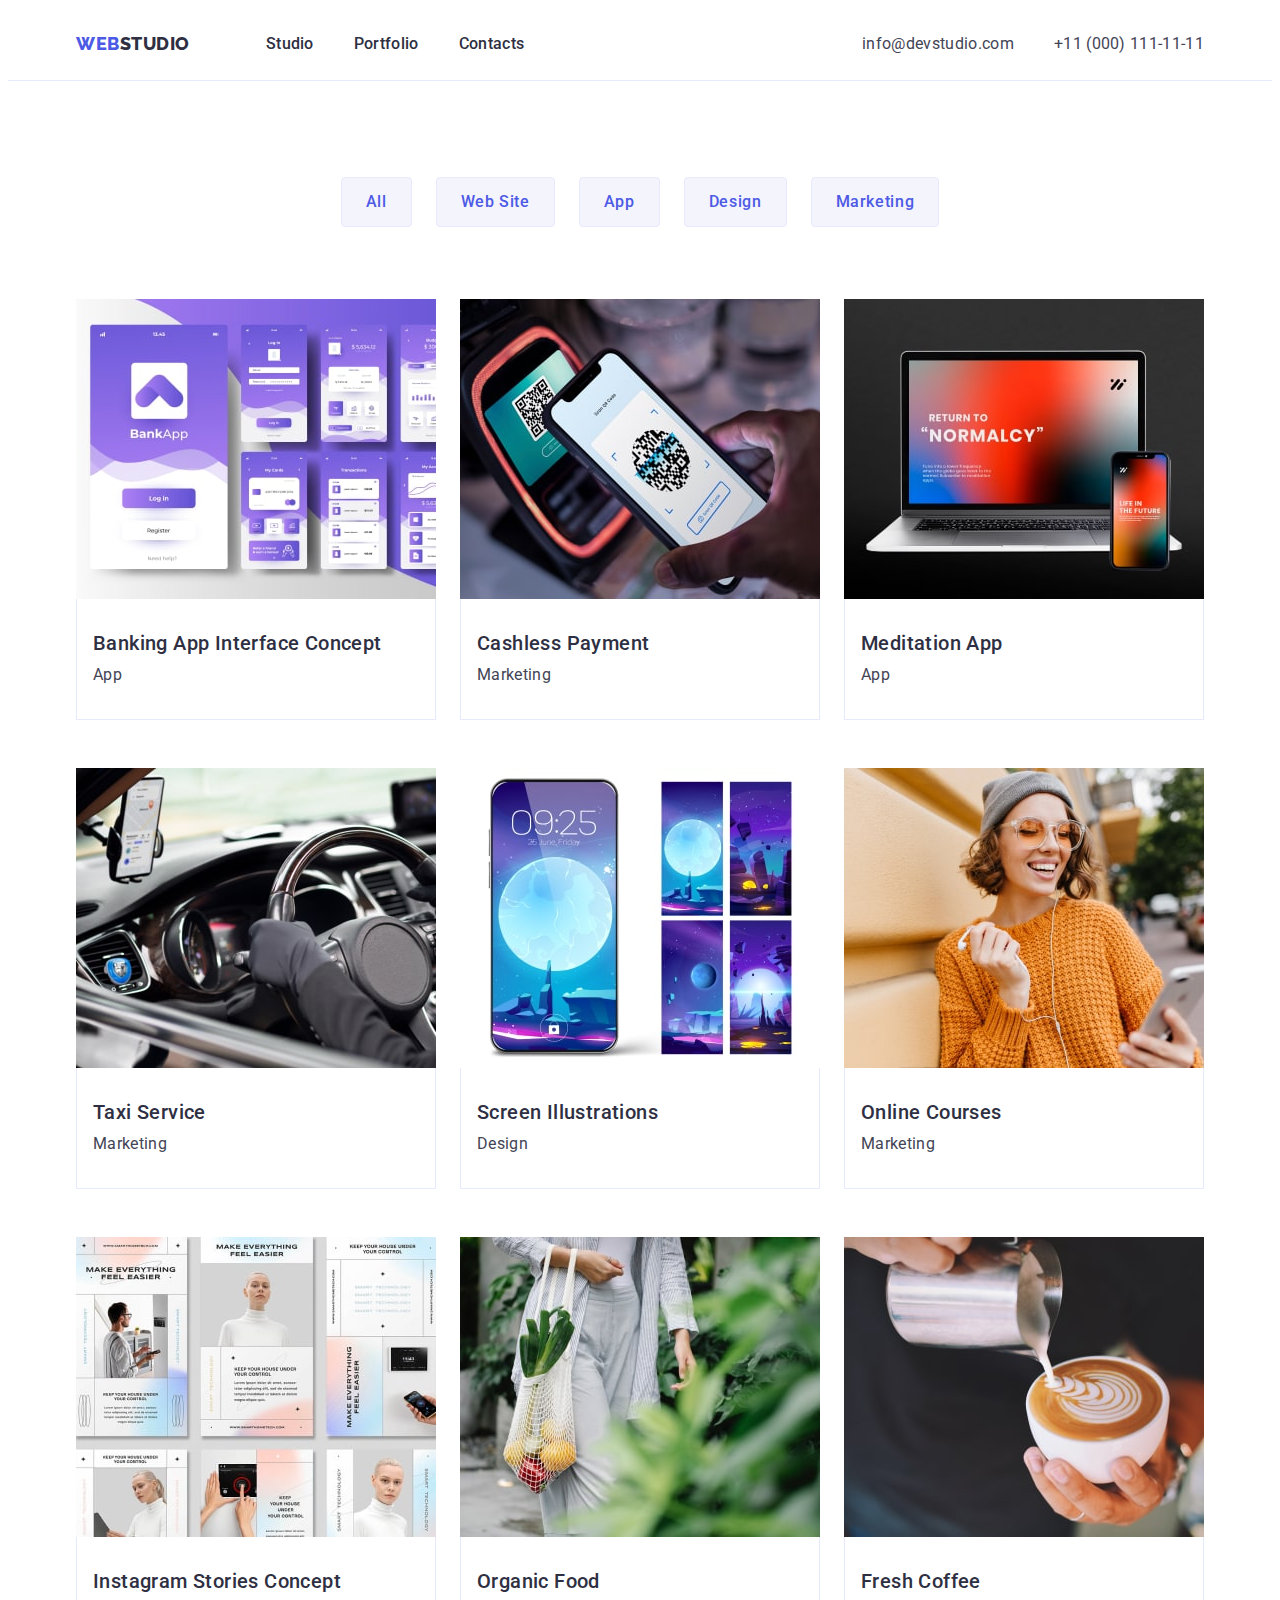
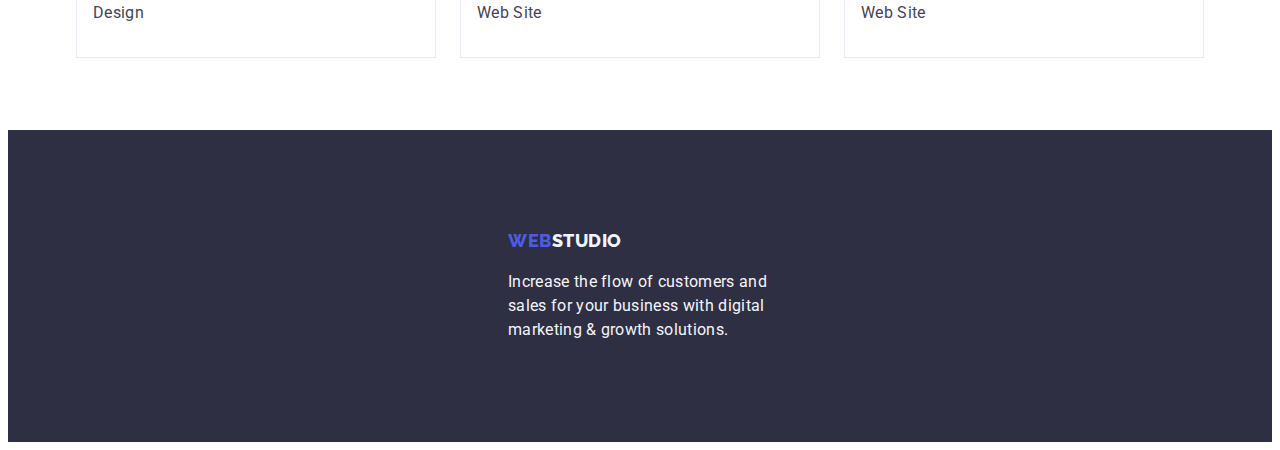
==== portfolio.html @ 7725458a "studio-page" ====
<!DOCTYPE html>
<html lang="en">
  <head>
    <meta charset="UTF-8" />
    <meta name="description" content="WebStudio portfolio page" />
    <title>Portfolio</title>
    <link
      rel="stylesheet"
      href="https://cdnjs.cloudflare.com/ajax/libs/modern-normalize/2.0.0/modern-normalize.min.css"
      integrity="sha512-4xo8blKMVCiXpTaLzQSLSw3KFOVPWhm/TRtuPVc4WG6kUgjH6J03IBuG7JZPkcWMxJ5huwaBpOpnwYElP/m6wg=="
      crossorigin="anonymous"
      referrerpolicy="no-referrer"
    />
    <link rel="stylesheet" href="./css/styles.css" />
    <link rel="preconnect" href="https://fonts.googleapis.com" />
    <link rel="preconnect" href="https://fonts.gstatic.com" crossorigin />
    <link
      href="https://fonts.googleapis.com/css2?family=Raleway:wght@800&family=Roboto:wght@400;500;700&display=swap"
      rel="stylesheet"
    />
  </head>

  <body>
    <header class="page-header">
      <div class="container header-container">
        <nav class="header-navigation">
          <a href="./index.html" class="logo-web link"
            >Web<span class="logo-studio link">Studio</span></a
          >
          <ul class="nav-list">
            <li>
              <a href="./index.html" class="header-link link">Studio</a>
            </li>
            <li>
              <a href="./portfolio.html" class="header-link link">Portfolio</a>
            </li>
            <li>
              <a href="" class="header-link link">Contacts</a>
            </li>
          </ul>
        </nav>
        <address class="address">
          <ul class="address-list">
            <li>
              <a href="mailto:info@devstudio.com" class="address-link link"
                >info@devstudio.com</a
              >
            </li>
            <li>
              <a href="tel:+110001111111" class="address-link link"
                >+11 (000) 111-11-11</a
              >
            </li>
          </ul>
        </address>
      </div>
    </header>

    <main>
      <section class="filter">
        <div class="container">
          <h1 class="visually-hidden">Lorem, ipsum dolor.</h1>
          <ul class="list filter-list">
            <li class="link">
              <button type="button" class="filter-btn">All</button>
            </li>
            <li class="link">
              <button type="button" class="filter-btn">Web Site</button>
            </li>
            <li class="link">
              <button type="button" class="filter-btn">App</button>
            </li>
            <li class="link">
              <button type="button" class="filter-btn">Design</button>
            </li>
            <li class="link">
              <button type="button" class="filter-btn">Marketing</button>
            </li>
          </ul>

          <ul class="list filter-img-list">
            <li class="filter-list-item">
              <a href="" class="link">
                <img
                  src="./images/image1.jpg"
                  alt="BankApp Interface"
                  width="360"
                />
                <div class="img-text-wrap">
                  <h2 class="img-title">Banking App Interface Concept</h2>
                  <p class="img-text">App</p>
                </div>
              </a>
            </li>
            <li class="filter-list-item">
              <a href="" class="link">
                <img
                  src="./images/image2.jpg"
                  alt="Scanning QR-code with a smartphone"
                  width="360"
                />
                <div class="img-text-wrap">
                  <h2 class="img-title">Cashless Payment</h2>
                  <p class="img-text">Marketing</p>
                </div></a
              >
            </li>
            <li class="filter-list-item">
              <a href="" class="link">
                <img
                  src="./images/image3.jpg"
                  alt="Laptop and smartphone"
                  width="360"
                />
                <div class="img-text-wrap">
                  <h2 class="img-title">Meditation App</h2>
                  <p class="img-text">App</p>
                </div>
              </a>
            </li>
            <li class="filter-list-item">
              <a href="" class="link">
                <img
                  src="./images/image4.jpg"
                  alt="Smartphone holder in the car"
                  width="360"
                />
                <div class="img-text-wrap">
                  <h2 class="img-title">Taxi Service</h2>
                  <p class="img-text">Marketing</p>
                </div>
              </a>
            </li>
            <li class="filter-list-item">
              <a href="" class="link">
                <img
                  src="./images/image5.jpg"
                  alt="Smartphone screen"
                  width="360"
                />
                <div class="img-text-wrap">
                  <h2 class="img-title">Screen Illustrations</h2>
                  <p class="img-text">Design</p>
                </div>
              </a>
            </li>
            <li class="filter-list-item">
              <a href="" class="link">
                <img
                  src="./images/image6.jpg"
                  alt="Woman in orange sweater with a phone"
                  width="360"
                />
                <div class="img-text-wrap">
                  <h2 class="img-title">Online Courses</h2>
                  <p class="img-text">Marketing</p>
                </div>
              </a>
            </li>
            <li class="filter-list-item">
              <a href="" class="link">
                <img
                  src="./images/image7.jpg"
                  alt="Instagram stories concept"
                  width="360"
                />
                <div class="img-text-wrap">
                  <h2 class="img-title">Instagram Stories Concept</h2>
                  <p class="img-text">Design</p>
                </div>
              </a>
            </li>
            <li class="filter-list-item">
              <a href="" class="link">
                <img
                  src="./images/image8.jpg"
                  alt="Person with fruits in the bag "
                  width="360"
                />
                <div class="img-text-wrap">
                  <h2 class="img-title">Organic Food</h2>
                  <p class="img-text">Web Site</p>
                </div>
              </a>
            </li>
            <li class="filter-list-item">
              <a href="" class="link">
                <img
                  src="./images/image9.jpg"
                  alt="A cup of coffe"
                  width="360"
                />
                <div class="img-text-wrap">
                  <h2 class="img-title">Fresh Coffee</h2>
                  <p class="img-text">Web Site</p>
                </div>
              </a>
            </li>
          </ul>
        </div>
      </section>
    </main>

    <footer class="footer">
      <div class="container footer-wrap">
        <a href="./index.html" class="logo-web link"
          >Web<span class="logo-studio-footer">Studio</span></a
        >
        <p class="footer-text">
          Increase the flow of customers and sales for your business with
          digital marketing & growth solutions.
        </p>
      </div>
    </footer>
  </body>
</html>
---- css/styles.css ----
*,
*::before,
*::after {
  box-sizing: border-box;
}

body {
  font-family: "Roboto", sans-serif;
  color: #434455;
  background-color: #ffffff;
  line-height: 1.5;
}

:root {
  --primary-font: "Roboto", sans-serif;
  --primary-white-color: #ffffff;
}

p,
h1,
h2,
h3,
h4,
h5,
h6 {
  margin-top: 0;
  margin-bottom: 0;
}

ul,
ol {
  margin-top: 0;
  margin-bottom: 0;
  padding-left: 0;
  list-style-type: none;
}

a {
  text-decoration: none;
}

img {
  display: block;
  max-width: 100%;
  height: auto;
}

.container {
  max-width: 1158px;
  margin: 0 auto;
  padding: 0 15px;
}

.visually-hidden {
  position: absolute;
  width: 1px;
  height: 1px;
  margin: -1px;
  border: 0;
  padding: 0;
  white-space: nowrap;
  clip-path: inset(100%);
  clip: rect(0 0 0 0);
  overflow: hidden;
}

.page-header {
  border-bottom: solid 1px #e7e9fc;
}

.header-container {
  display: flex;
  align-items: center;
  padding-left: 15px;
  padding-right: 15px;
}

.header-navigation {
  display: flex;
  align-items: center;
}

.nav-list {
  display: flex;
  gap: 40px;
}

.logo-web {
  color: #4d5ae5;
  font-size: 18px;
  font-family: "Raleway", sans-serif;
  font-weight: 800;
  text-align: left;
  line-height: 1.17;
  letter-spacing: 0.03em;
  text-transform: uppercase;
  margin-right: 76px;
  display: inline-block;
}

.logo-studio {
  color: #2e2f42;
  font-size: 18px;
  font-family: "Raleway", sans-serif;
  font-weight: 800;
  text-align: left;
  line-height: 1.17;
  text-transform: uppercase;
  letter-spacing: 0.03em;
}

.header-link {
  display: block;
  font-weight: 500;
  font-size: 16px;
  line-height: 1.5;
  letter-spacing: 0.02em;
  color: #2e2f42;
  padding-top: 24px;
  padding-bottom: 24px;
  gap: 40px;
}

.header-link:hover,
.header-link:focus {
  color: #404bbf;
}

.link {
  text-decoration: none;
}

.address {
  font-style: normal;
  display: flex;
  margin-left: auto;
  gap: 40px;
}

.address-list {
  gap: 40px;
  list-style: none;
  display: flex;
}

.list {
  list-style: none;
  display: flex;
  gap: 24px;
}

.address-link {
  color: #434455;
  font-style: normal;
  line-height: 1.5;
  letter-spacing: 0.02em;
  font-size: 16px;
}

.address-link:hover,
.address-link:focus {
  color: #404bbf;
}

.main-section {
  background-color: #2e2f42;
  background-image: linear-gradient(
      to bottom,
      rgba(46, 47, 66, 0.7),
      rgba(46, 47, 66, 0.7)
    ),
    url(../images/working-people-bg.jpg);
  background-repeat: no-repeat;
  background-position: center;
  background-size: 1440px;
  padding: 188px 0;
}

.main-section-title {
  color: #ffffff;
  font-size: 56px;
  font-weight: 700;
  text-align: center;
  line-height: 1.07;
  letter-spacing: 0.02em;
  max-width: 496px;
  margin: 0 auto;
  margin-bottom: 48px;
}

.order-btn {
  background-color: #4d5ae5;
  font-family: "Roboto", sans-serif;
  color: #ffffff;
  font-weight: 500;
  font-size: 16px;
  line-height: 1.5;
  text-align: center;
  letter-spacing: 0.04em;
  cursor: pointer;
  display: inline-flex;
  border-radius: 4px;
  border: none;
  box-shadow: 0px 4px 4px 0px rgba(0, 0, 0, 0.15);
  padding: 16px 32px;
  display: block;
  margin: 0 auto;
  min-width: 169px;
  height: 56px;
}

.order-btn:hover,
.order-btn:focus {
  background-color: #404bbf;
}

.sub-main-section {
  padding: 120px 0;
}

.features-list {
  display: flex;
  gap: 24px;
}

.features-item {
  width: calc((100% - 72px) / 4);
}

.features-icon-wrap {
  position: relative;
  width: 264px;
  height: 112px;
  display: flex;
  align-items: center;
  justify-content: center;
  background-color: #f4f4fd;
  margin-bottom: 8px;
}

.features-icon {
  position: absolute;
  top: 50%;
  left: 50%;
  transform: translate(-50%, -50%);
}

.features-title {
  color: #2e2f42;
  font-weight: 500;
  font-size: 20px;
  line-height: 1.2;
  letter-spacing: 0.02em;
  margin-bottom: 8px;
}

.features-title-text {
  color: #434455;
  font-size: 16px;
  line-height: 1.5;
  letter-spacing: 0.02em;
}

.engage-section {
  padding-bottom: 120px;
}

.engage-title {
  color: #2e2f42;
  text-align: center;
  font-size: 36px;
  line-height: 1.11;
  letter-spacing: 0.02em;
  text-transform: capitalize;
  margin-bottom: 72px;
}

.engage-list {
  display: flex;
  align-items: center;
  gap: 24px;
}

.engage-item {
  width: calc((100% - 48px) / 3);
}

.team {
  background-color: #f4f4fd;
  padding: 120px 0;
}

.team-title {
  color: #2e2f42;
  text-align: center;
  font-size: 36px;
  line-height: 1.11;
  letter-spacing: 0.02em;
  text-transform: capitalize;
  margin-bottom: 72px;
}

.team-list {
  display: flex;
  align-items: center;
  gap: 24px;
}

.team-card {
  background-color: #ffffff;
  width: calc((100% - 72px) / 4);
  border-radius: 0px 0px 4px 4px;
  box-shadow: 0px 2px 1px 0px rgba(46, 47, 66, 0.08),
    0px 1px 1px 0px rgba(46, 47, 66, 0.16),
    0px 1px 6px 0px rgba(46, 47, 66, 0.08);
}

.text-wrap {
  padding: 32px 0;
}

.team-name {
  color: #2e2f42;
  text-align: center;
  font-weight: 500;
  font-size: 20px;
  line-height: 1.2;
  letter-spacing: 0.02em;
  margin-bottom: 8px;
}

.team-text {
  color: #434455;
  font-size: 16px;
  text-align: center;
  line-height: 1.5;
  letter-spacing: 0.02em;
}

.team-socials-wrap {
  display: flex;
  gap: 24px;
}

.team-icon-bg {
  width: 40px;
  height: 40px;
  border-radius: 50%;
  background-color: #4d5ae5;
  display: flex;
  align-items: center;
  justify-content: center;
}

.team-socials {
  fill: #f4f4fd;
}

.team-icon-bg:hover {
  background-color: #404bbf;
}

.custom-section {
  padding: 120px 0;
}

.custom-title {
  color: #2e2f42;
  text-align: center;
  margin-bottom: 72px;
  font-size: 36px;
  line-height: 1.11;
  letter-spacing: 0.02em;
  text-transform: capitalize;
}

.custom-list {
  display: flex;
  gap: 24px;
  align-items: center;
  justify-content: center;
}

.custom-icon-wrap {
  width: 168px;
  height: 88px;
  border-radius: 4px;
  border: 1px solid #8e8f99;
  display: flex;
  align-items: center;
  justify-content: center;
}

.custom-icon-wrap:hover,
.custom-icon-wrap:focus {
  border-color: #404bbf;
}

.custom-icon {
  fill: #8e8f99;
}

.custom-icon:hover,
.custom-icon:focus {
  fill: #404bbf;
}

.footer {
  background-color: #2e2f42;
  padding: 100px 0;
  display: flex;
}

.footer-wrap {
  padding-right: 156px;
  padding-left: 156px;
}

.logo-studio-footer {
  color: #f4f4fd;
  font-size: 18px;
  font-family: "Raleway", sans-serif;
  font-weight: 800;
  text-align: left;
  line-height: 1.17;
  text-transform: uppercase;
  letter-spacing: 0.03em;
}

.footer-text {
  color: #f4f4fd;
  font-size: 16px;
  text-align: left;
  letter-spacing: 0.02em;
  line-height: 1.5;
  max-width: 264px;
  margin-top: 16px;
}

.footer-socials-title {
  color: #fff;
  font-size: 16px;
  font-weight: 500;
  letter-spacing: 0.02em;
  line-height: 1.5;
  margin-bottom: 16px;
}

.footer-icons-wrap {
  display: flex;
  gap: 16px;
}

.footer-icon-bg {
  width: 40px;
  height: 40px;
  border-radius: 50%;
  background-color: #4d5ae5;
  display: flex;
  align-items: center;
  justify-content: center;
}

.footer-icon-bg:hover {
  background-color: #31d0aa;
}

.footer-socials-icon {
  fill: #f4f4fd;
}

.filter {
  padding-top: 96px;
  padding-bottom: 72px;
}

.filter-list {
  display: flex;
  gap: 24px;
  justify-content: center;
  margin-bottom: 72px;
}

.filter-btn {
  font-family: "Roboto", sans-serif;
  color: #4d5ae5;
  background-color: #f4f4fd;
  font-weight: 500;
  line-height: 1.5;
  letter-spacing: 0.04em;
  cursor: pointer;
  font-size: 16px;
  text-align: center;
  border-radius: 4px;
  border: 1px solid #e7e9fc;
  padding: 12px 24px;
}

.filter-btn:hover,
.filter-btn:focus {
  color: #ffffff;
  background-color: #404bbf;
  border: 1px solid transparent;
}

.filter-img-list {
  display: flex;
  flex-wrap: wrap;
  column-gap: 24px;
  row-gap: 48px;
}

.filter-list-item {
  width: calc((100% - 48px) / 3);
}

.img-text-wrap {
  padding: 32px 16px;
  border: 1px solid #e7e9fc;
  border: 1px solid #e7e9fc;
  border-top: none;
}

.img-title {
  color: #2e2f42;
  font-weight: 500;
  font-size: 20px;
  line-height: 1.2;
  letter-spacing: 0.02em;
  margin-bottom: 8px;
}

.img-text {
  color: #434455;
  font-size: 16px;
  line-height: 1.5;
  letter-spacing: 0.02em;
}
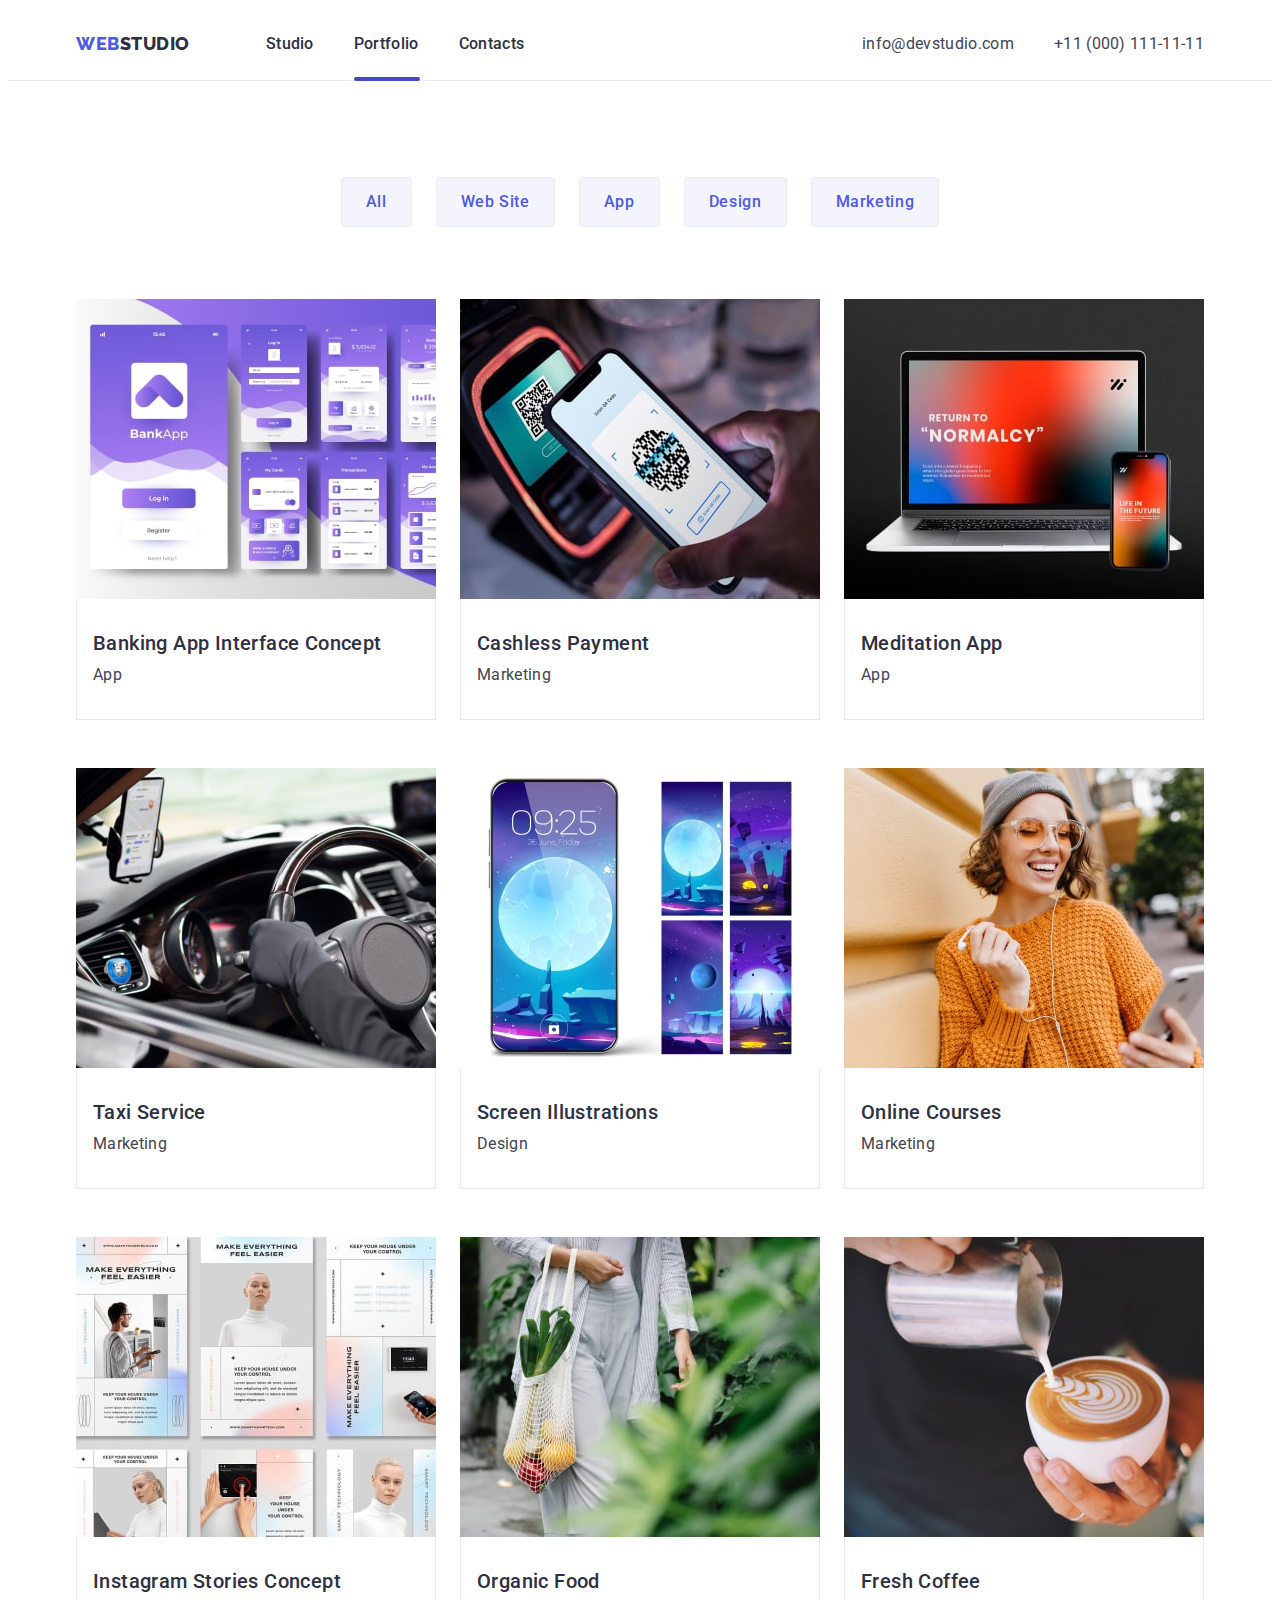
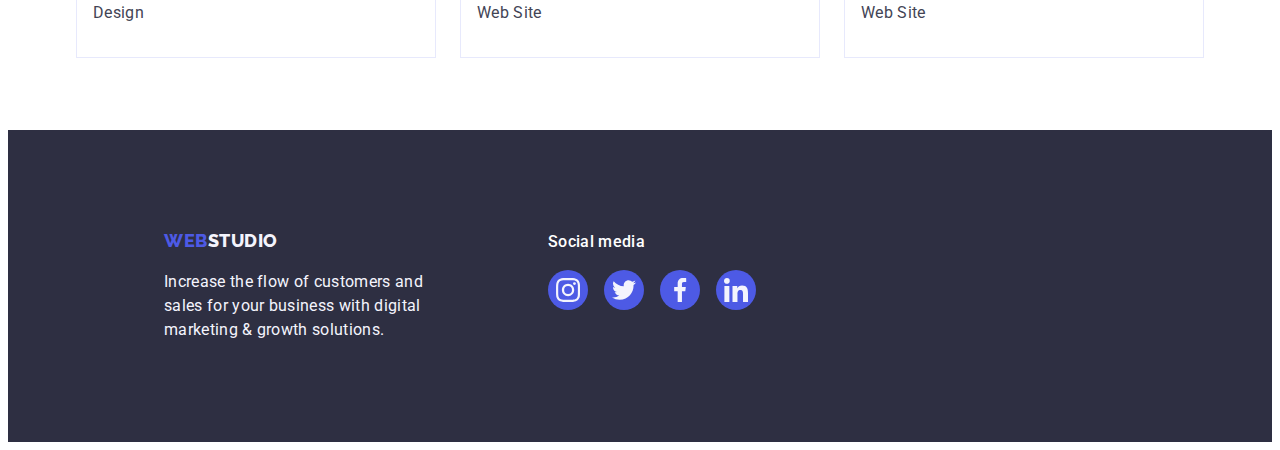
==== commit 16c8551b: "modal window + animation = transitions" ====
--- a/portfolio.html
+++ b/portfolio.html
@@ -28,11 +28,15 @@
             >Web<span class="logo-studio link">Studio</span></a
           >
           <ul class="nav-list">
+            <li class="nav-list-item">
+              <a href="./index.html" class="header-link link">Studio</a>
+            </li>
             <li>
-              <a href="./index.html" class="header-link link">Studio</a>
-            </li>
-            <li>
-              <a href="./portfolio.html" class="header-link link">Portfolio</a>
+              <a
+                href="./portfolio.html"
+                class="header-link link current-portfolio"
+                >Portfolio</a
+              >
             </li>
             <li>
               <a href="" class="header-link link">Contacts</a>
@@ -80,12 +84,21 @@
 
           <ul class="list filter-img-list">
             <li class="filter-list-item">
-              <a href="" class="link">
-                <img
-                  src="./images/image1.jpg"
-                  alt="BankApp Interface"
-                  width="360"
-                />
+              <a href="" class="link img-list-link">
+                <div class="img-cover-wrap">
+                  <img
+                    src="./images/image1.jpg"
+                    alt="BankApp Interface"
+                    width="360"
+                  />
+                  <div class="img-list-cover">
+                    <p class="img-list-cover-text">
+                      14 Stylish and User-Friendly App Design Concepts · Task
+                      Manager App · Calorie Tracker App · Exotic Fruit Ecommerce
+                      App · Cloud Storage App
+                    </p>
+                  </div>
+                </div>
                 <div class="img-text-wrap">
                   <h2 class="img-title">Banking App Interface Concept</h2>
                   <p class="img-text">App</p>
@@ -93,12 +106,21 @@
               </a>
             </li>
             <li class="filter-list-item">
-              <a href="" class="link">
-                <img
-                  src="./images/image2.jpg"
-                  alt="Scanning QR-code with a smartphone"
-                  width="360"
-                />
+              <a href="" class="link img-list-link">
+                <div class="img-cover-wrap">
+                  <img
+                    src="./images/image2.jpg"
+                    alt="Scanning QR-code with a smartphone"
+                    width="360"
+                  />
+                  <div class="img-list-cover">
+                    <p class="img-list-cover-text">
+                      14 Stylish and User-Friendly App Design Concepts · Task
+                      Manager App · Calorie Tracker App · Exotic Fruit Ecommerce
+                      App · Cloud Storage App
+                    </p>
+                  </div>
+                </div>
                 <div class="img-text-wrap">
                   <h2 class="img-title">Cashless Payment</h2>
                   <p class="img-text">Marketing</p>
@@ -106,12 +128,21 @@
               >
             </li>
             <li class="filter-list-item">
-              <a href="" class="link">
-                <img
-                  src="./images/image3.jpg"
-                  alt="Laptop and smartphone"
-                  width="360"
-                />
+              <a href="" class="link img-list-link">
+                <div class="img-cover-wrap">
+                  <img
+                    src="./images/image3.jpg"
+                    alt="Laptop and smartphone"
+                    width="360"
+                  />
+                  <div class="img-list-cover">
+                    <p class="img-list-cover-text">
+                      14 Stylish and User-Friendly App Design Concepts · Task
+                      Manager App · Calorie Tracker App · Exotic Fruit Ecommerce
+                      App · Cloud Storage App
+                    </p>
+                  </div>
+                </div>
                 <div class="img-text-wrap">
                   <h2 class="img-title">Meditation App</h2>
                   <p class="img-text">App</p>
@@ -119,12 +150,21 @@
               </a>
             </li>
             <li class="filter-list-item">
-              <a href="" class="link">
-                <img
-                  src="./images/image4.jpg"
-                  alt="Smartphone holder in the car"
-                  width="360"
-                />
+              <a href="" class="link img-list-link">
+                <div class="img-cover-wrap">
+                  <img
+                    src="./images/image4.jpg"
+                    alt="Smartphone holder in the car"
+                    width="360"
+                  />
+                  <div class="img-list-cover">
+                    <p class="img-list-cover-text">
+                      14 Stylish and User-Friendly App Design Concepts · Task
+                      Manager App · Calorie Tracker App · Exotic Fruit Ecommerce
+                      App · Cloud Storage App
+                    </p>
+                  </div>
+                </div>
                 <div class="img-text-wrap">
                   <h2 class="img-title">Taxi Service</h2>
                   <p class="img-text">Marketing</p>
@@ -132,12 +172,21 @@
               </a>
             </li>
             <li class="filter-list-item">
-              <a href="" class="link">
-                <img
-                  src="./images/image5.jpg"
-                  alt="Smartphone screen"
-                  width="360"
-                />
+              <a href="" class="link img-list-link">
+                <div class="img-cover-wrap">
+                  <img
+                    src="./images/image5.jpg"
+                    alt="Smartphone screen"
+                    width="360"
+                  />
+                  <div class="img-list-cover">
+                    <p class="img-list-cover-text">
+                      14 Stylish and User-Friendly App Design Concepts · Task
+                      Manager App · Calorie Tracker App · Exotic Fruit Ecommerce
+                      App · Cloud Storage App
+                    </p>
+                  </div>
+                </div>
                 <div class="img-text-wrap">
                   <h2 class="img-title">Screen Illustrations</h2>
                   <p class="img-text">Design</p>
@@ -145,12 +194,21 @@
               </a>
             </li>
             <li class="filter-list-item">
-              <a href="" class="link">
-                <img
-                  src="./images/image6.jpg"
-                  alt="Woman in orange sweater with a phone"
-                  width="360"
-                />
+              <a href="" class="link img-list-link">
+                <div class="img-cover-wrap">
+                  <img
+                    src="./images/image6.jpg"
+                    alt="Woman in orange sweater with a phone"
+                    width="360"
+                  />
+                  <div class="img-list-cover">
+                    <p class="img-list-cover-text">
+                      14 Stylish and User-Friendly App Design Concepts · Task
+                      Manager App · Calorie Tracker App · Exotic Fruit Ecommerce
+                      App · Cloud Storage App
+                    </p>
+                  </div>
+                </div>
                 <div class="img-text-wrap">
                   <h2 class="img-title">Online Courses</h2>
                   <p class="img-text">Marketing</p>
@@ -158,12 +216,21 @@
               </a>
             </li>
             <li class="filter-list-item">
-              <a href="" class="link">
-                <img
-                  src="./images/image7.jpg"
-                  alt="Instagram stories concept"
-                  width="360"
-                />
+              <a href="" class="link img-list-link">
+                <div class="img-cover-wrap">
+                  <img
+                    src="./images/image7.jpg"
+                    alt="Instagram stories concept"
+                    width="360"
+                  />
+                  <div class="img-list-cover">
+                    <p class="img-list-cover-text">
+                      14 Stylish and User-Friendly App Design Concepts · Task
+                      Manager App · Calorie Tracker App · Exotic Fruit Ecommerce
+                      App · Cloud Storage App
+                    </p>
+                  </div>
+                </div>
                 <div class="img-text-wrap">
                   <h2 class="img-title">Instagram Stories Concept</h2>
                   <p class="img-text">Design</p>
@@ -171,12 +238,21 @@
               </a>
             </li>
             <li class="filter-list-item">
-              <a href="" class="link">
-                <img
-                  src="./images/image8.jpg"
-                  alt="Person with fruits in the bag "
-                  width="360"
-                />
+              <a href="" class="link img-list-link">
+                <div class="img-cover-wrap">
+                  <img
+                    src="./images/image8.jpg"
+                    alt="Person with fruits in the bag "
+                    width="360"
+                  />
+                  <div class="img-list-cover">
+                    <p class="img-list-cover-text">
+                      14 Stylish and User-Friendly App Design Concepts · Task
+                      Manager App · Calorie Tracker App · Exotic Fruit Ecommerce
+                      App · Cloud Storage App
+                    </p>
+                  </div>
+                </div>
                 <div class="img-text-wrap">
                   <h2 class="img-title">Organic Food</h2>
                   <p class="img-text">Web Site</p>
@@ -184,12 +260,21 @@
               </a>
             </li>
             <li class="filter-list-item">
-              <a href="" class="link">
-                <img
-                  src="./images/image9.jpg"
-                  alt="A cup of coffe"
-                  width="360"
-                />
+              <a href="" class="link img-list-link">
+                <div class="img-cover-wrap">
+                  <img
+                    src="./images/image9.jpg"
+                    alt="A cup of coffe"
+                    width="360"
+                  />
+                  <div class="img-list-cover">
+                    <p class="img-list-cover-text">
+                      14 Stylish and User-Friendly App Design Concepts · Task
+                      Manager App · Calorie Tracker App · Exotic Fruit Ecommerce
+                      App · Cloud Storage App
+                    </p>
+                  </div>
+                </div>
                 <div class="img-text-wrap">
                   <h2 class="img-title">Fresh Coffee</h2>
                   <p class="img-text">Web Site</p>
@@ -202,7 +287,7 @@
     </main>
 
     <footer class="footer">
-      <div class="container footer-wrap">
+      <div class="footer-wrap">
         <a href="./index.html" class="logo-web link"
           >Web<span class="logo-studio-footer">Studio</span></a
         >
@@ -211,6 +296,31 @@
           digital marketing & growth solutions.
         </p>
       </div>
+      <div class="footer-socials-wrap">
+        <h3 class="footer-socials-title">Social media</h3>
+        <div class="footer-icons-wrap">
+          <div class="footer-icon-bg">
+            <svg class="footer-socials-icon" width="24" height="24">
+              <use href="./images/icons.svg#icon-instagram"></use>
+            </svg>
+          </div>
+          <div class="footer-icon-bg">
+            <svg class="footer-socials-icon" width="24" height="24">
+              <use href="./images/icons.svg#icon-twitter"></use>
+            </svg>
+          </div>
+          <div class="footer-icon-bg">
+            <svg class="footer-socials-icon" width="24" height="24">
+              <use href="./images/icons.svg#icon-facebook"></use>
+            </svg>
+          </div>
+          <div class="footer-icon-bg">
+            <svg class="footer-socials-icon" width="24" height="24">
+              <use href="./images/icons.svg#icon-linkedin"></use>
+            </svg>
+          </div>
+        </div>
+      </div>
     </footer>
   </body>
 </html>
--- a/css/styles.css
+++ b/css/styles.css
@@ -83,6 +83,7 @@
 .nav-list {
   display: flex;
   gap: 40px;
+  position: relative;
 }
 
 .logo-web {
@@ -109,7 +110,11 @@
   letter-spacing: 0.03em;
 }
 
+.nav-list-item {
+}
+
 .header-link {
+  position: relative;
   display: block;
   font-weight: 500;
   font-size: 16px;
@@ -119,8 +124,33 @@
   padding-top: 24px;
   padding-bottom: 24px;
   gap: 40px;
-}
-
+  transition: color 250ms cubic-bezier(0.4, 0, 0.2, 1);
+}
+
+.current-studio::after {
+  background-color: #404bbf;
+  position: absolute;
+  content: "";
+  left: 0;
+  bottom: -1px;
+  width: 48px;
+  height: 4px;
+  border-radius: 2px;
+}
+
+.current-portfolio::after {
+  background-color: #404bbf;
+  position: absolute;
+  content: "";
+  left: 0;
+  bottom: -1px;
+  width: 66px;
+  height: 4px;
+  border-radius: 2px;
+}
+.header-link {
+  transition: color 250ms cubic-bezier(00.4, 0, 0.2, 1);
+}
 .header-link:hover,
 .header-link:focus {
   color: #404bbf;
@@ -155,6 +185,7 @@
   line-height: 1.5;
   letter-spacing: 0.02em;
   font-size: 16px;
+  transition: color 250ms (0.4, 0, 0.2, 1);
 }
 
 .address-link:hover,
@@ -207,6 +238,7 @@
   margin: 0 auto;
   min-width: 169px;
   height: 56px;
+  transition: background-color 250ms cubic-bezier(0.4, 0, 0.2, 1);
 }
 
 .order-btn:hover,
@@ -316,7 +348,8 @@
 }
 
 .text-wrap {
-  padding: 32px 0;
+  padding-top: 32px;
+  padding-bottom: 8px;
 }
 
 .team-name {
@@ -340,6 +373,9 @@
 .team-socials-wrap {
   display: flex;
   gap: 24px;
+  padding-bottom: 32px;
+  padding-left: 16px;
+  padding-right: 16px;
 }
 
 .team-icon-bg {
@@ -350,13 +386,15 @@
   display: flex;
   align-items: center;
   justify-content: center;
+  transition: background-color 250ms cubic-bezier(0.4, 0, 0.2, 1);
 }
 
 .team-socials {
   fill: #f4f4fd;
 }
 
-.team-icon-bg:hover {
+.team-icon-bg:hover,
+.team-icon-bg:focus {
   background-color: #404bbf;
 }
 
@@ -389,6 +427,7 @@
   display: flex;
   align-items: center;
   justify-content: center;
+  transition: border-color 250ms cubic-bezier(0.4, 0, 0.2, 1);
 }
 
 .custom-icon-wrap:hover,
@@ -412,7 +451,7 @@
 }
 
 .footer-wrap {
-  padding-right: 156px;
+  padding-right: 120px;
   padding-left: 156px;
 }
 
@@ -459,9 +498,11 @@
   display: flex;
   align-items: center;
   justify-content: center;
-}
-
-.footer-icon-bg:hover {
+  transition: background-color 250ms cubic-bezier(0.4, 0, 0.2, 1);
+}
+
+.footer-icon-bg:hover,
+.footer-icon-bg:focus {
   background-color: #31d0aa;
 }
 
@@ -494,6 +535,9 @@
   border-radius: 4px;
   border: 1px solid #e7e9fc;
   padding: 12px 24px;
+  transition-property: color, background-color, border-color;
+  transition-duration: 250ms;
+  transition-timing-function: cubic-bezier(0.4, 0, 0.2, 1);
 }
 
 .filter-btn:hover,
@@ -514,6 +558,39 @@
   width: calc((100% - 48px) / 3);
 }
 
+.img-list-link:hover .img-list-cover,
+.img-list-link:focus .img-list-cover {
+  transform: translateY(0);
+  box-shadow: 0px 2px 1px 0px rgba(46, 47, 66, 0.08),
+    0px 1px 1px 0px rgba(46, 47, 66, 0.16),
+    0px 1px 6px 0px rgba(46, 47, 66, 0.08);
+}
+
+.img-cover-wrap {
+  position: relative;
+  overflow: hidden;
+}
+
+.img-list-cover {
+  position: absolute;
+  top: 0;
+  background: #4d5ae5;
+  height: 100%;
+  padding-left: 32px;
+  padding-right: 32px;
+  padding-top: 40px;
+  transform: translateY(100%);
+  transition: transform 250ms cubic-bezier(0.4, 0, 0.2, 1);
+}
+
+.img-list-cover-text {
+  color: #f4f4fd;
+  font-size: 16px;
+  font-weight: 400;
+  line-height: 1.5;
+  letter-spacing: 0.02em;
+}
+
 .img-text-wrap {
   padding: 32px 16px;
   border: 1px solid #e7e9fc;
@@ -536,3 +613,54 @@
   line-height: 1.5;
   letter-spacing: 0.02em;
 }
+
+.backdrop {
+  position: fixed;
+  background-color: rgba(69, 70, 83, 0.5);
+  width: 100%;
+  height: 100%;
+  top: 0;
+  transition: opacity 300ms linear, visibility 300ms linear;
+}
+
+.modal {
+  position: absolute;
+  top: 50%;
+  left: 50%;
+  transform: translate(-50%, -50%) scale(1);
+  width: 408px;
+  min-height: 584px;
+  border-radius: 4px;
+  background: #fcfcfc;
+  box-shadow: 0px 2px 1px 0px rgba(0, 0, 0, 0.2),
+    0px 1px 3px 0px rgba(0, 0, 0, 0.12), 0px 1px 1px 0px rgba(0, 0, 0, 0.14);
+  transition: transform 300ms linear;
+}
+
+.backdrop.is-hidden .modal {
+  transform: translate(-50%, -50%) scale(0);
+}
+
+.modal-close-btn {
+  position: absolute;
+  top: 20px;
+  right: 20px;
+  width: 24px;
+  height: 24px;
+  border-radius: 50%;
+  background-color: #e7e9fc;
+  border: solid 1px #d0d2e3;
+  transition: background-color 250ms cubic-bezier(0.4, 0, 0.2, 1);
+}
+
+.modal-close-btn:hover,
+.modal-close-btn:focus {
+  fill: #ffffff;
+  background-color: #404bbf;
+}
+
+.is-hidden {
+  opacity: 0;
+  visibility: hidden;
+  pointer-events: none;
+}
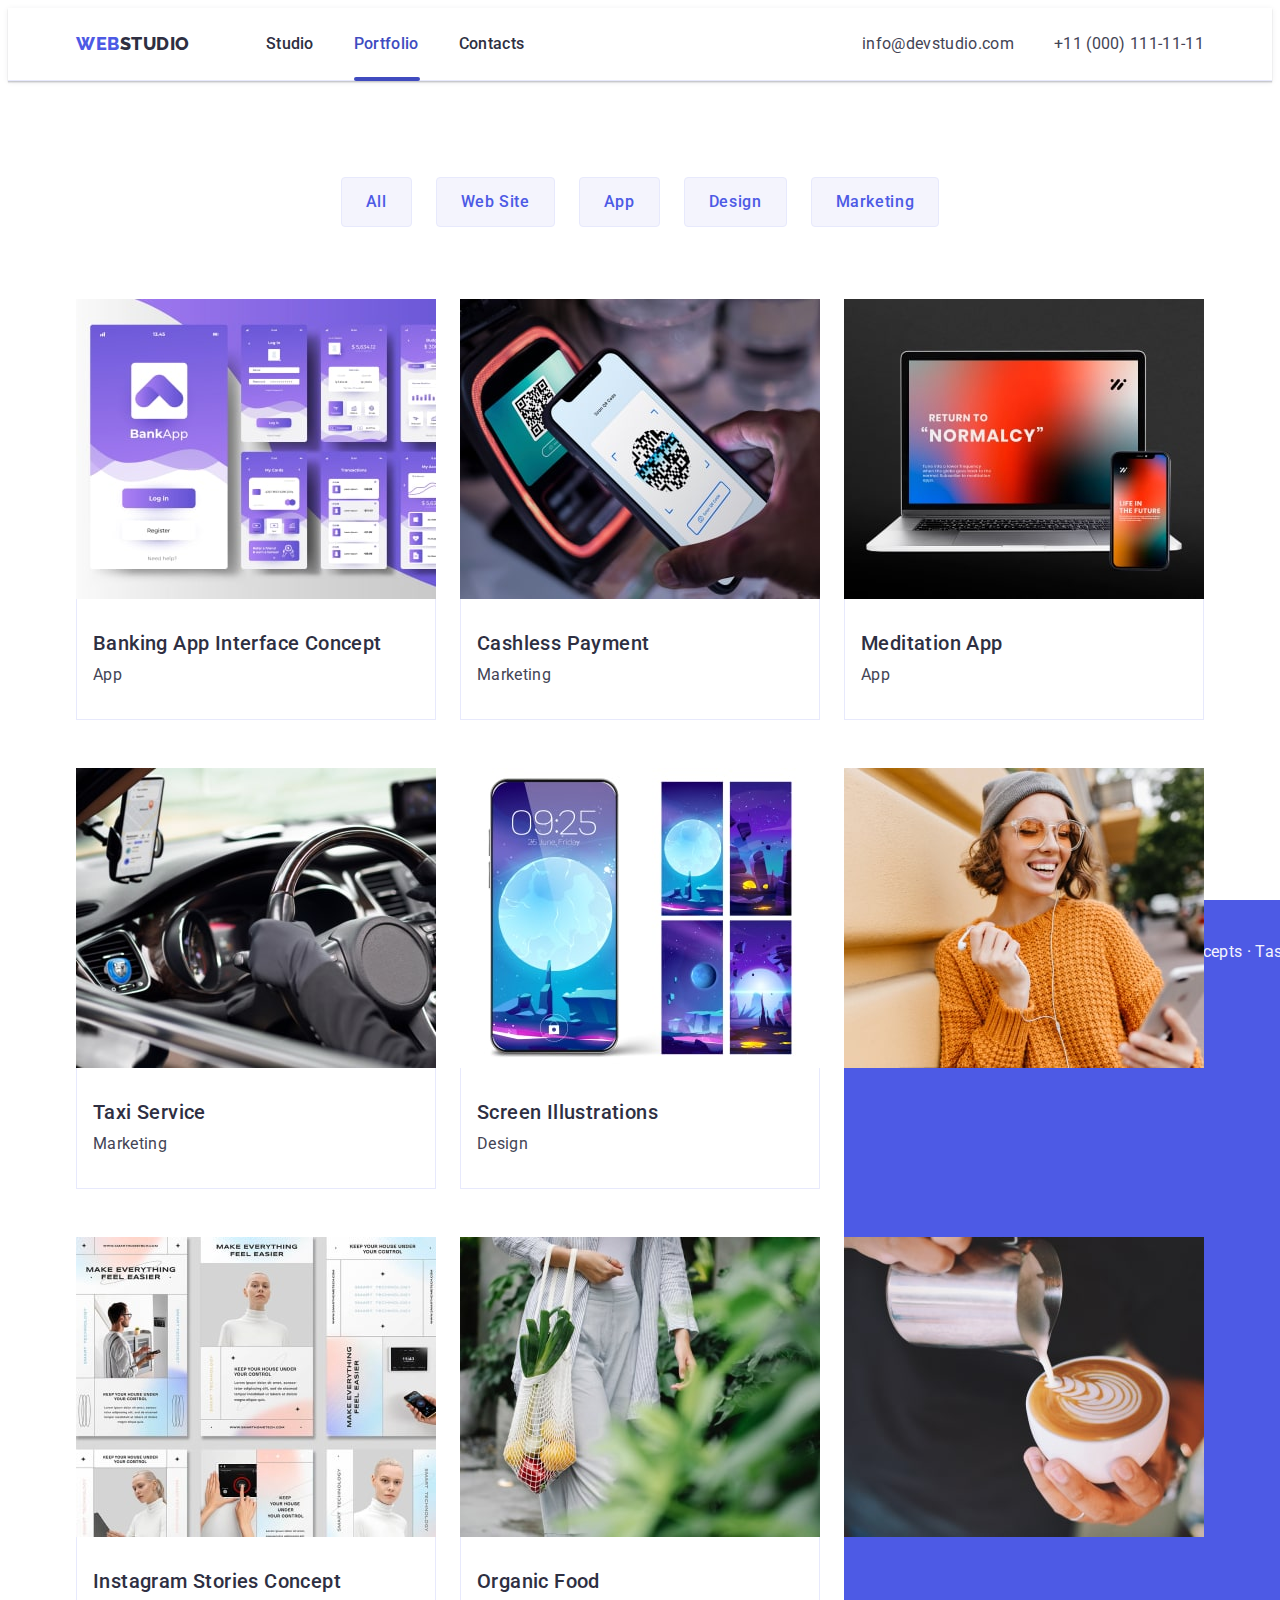
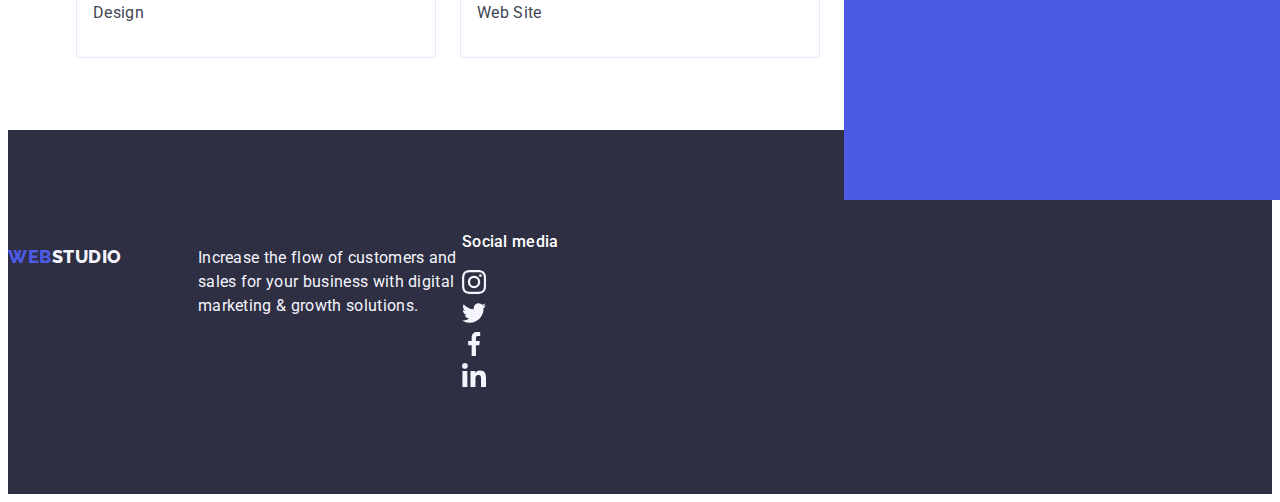
==== commit 3bb471f6: "portfolio" ====
--- a/portfolio.html
+++ b/portfolio.html
@@ -65,19 +65,19 @@
         <div class="container">
           <h1 class="visually-hidden">Lorem, ipsum dolor.</h1>
           <ul class="list filter-list">
-            <li class="link">
+            <li class="filter-btn-item link">
               <button type="button" class="filter-btn">All</button>
             </li>
-            <li class="link">
+            <li class="filter-btn-item link">
               <button type="button" class="filter-btn">Web Site</button>
             </li>
-            <li class="link">
+            <li class="filter-btn-item link">
               <button type="button" class="filter-btn">App</button>
             </li>
-            <li class="link">
+            <li class="filter-btn-item link">
               <button type="button" class="filter-btn">Design</button>
             </li>
-            <li class="link">
+            <li class="filter-btn-item link">
               <button type="button" class="filter-btn">Marketing</button>
             </li>
           </ul>
@@ -91,13 +91,13 @@
                     alt="BankApp Interface"
                     width="360"
                   />
-                  <div class="img-list-cover">
-                    <p class="img-list-cover-text">
-                      14 Stylish and User-Friendly App Design Concepts · Task
-                      Manager App · Calorie Tracker App · Exotic Fruit Ecommerce
-                      App · Cloud Storage App
-                    </p>
-                  </div>
+                  <!-- <div class="img-list-cover"> -->
+                  <p class="img-list-cover-text">
+                    14 Stylish and User-Friendly App Design Concepts · Task
+                    Manager App · Calorie Tracker App · Exotic Fruit Ecommerce
+                    App · Cloud Storage App
+                  </p>
+                  <!-- </div> -->
                 </div>
                 <div class="img-text-wrap">
                   <h2 class="img-title">Banking App Interface Concept</h2>
@@ -113,13 +113,13 @@
                     alt="Scanning QR-code with a smartphone"
                     width="360"
                   />
-                  <div class="img-list-cover">
-                    <p class="img-list-cover-text">
-                      14 Stylish and User-Friendly App Design Concepts · Task
-                      Manager App · Calorie Tracker App · Exotic Fruit Ecommerce
-                      App · Cloud Storage App
-                    </p>
-                  </div>
+                  <!-- <div class="img-list-cover"> -->
+                  <p class="img-list-cover-text">
+                    14 Stylish and User-Friendly App Design Concepts · Task
+                    Manager App · Calorie Tracker App · Exotic Fruit Ecommerce
+                    App · Cloud Storage App
+                  </p>
+                  <!-- </div> -->
                 </div>
                 <div class="img-text-wrap">
                   <h2 class="img-title">Cashless Payment</h2>
@@ -129,19 +129,19 @@
             </li>
             <li class="filter-list-item">
               <a href="" class="link img-list-link">
-                <div class="img-cover-wrap">
-                  <img
-                    src="./images/image3.jpg"
-                    alt="Laptop and smartphone"
-                    width="360"
-                  />
-                  <div class="img-list-cover">
-                    <p class="img-list-cover-text">
-                      14 Stylish and User-Friendly App Design Concepts · Task
-                      Manager App · Calorie Tracker App · Exotic Fruit Ecommerce
-                      App · Cloud Storage App
-                    </p>
-                  </div>
+                <!-- <div class="img-cover-wrap"> -->
+                <img
+                  src="./images/image3.jpg"
+                  alt="Laptop and smartphone"
+                  width="360"
+                />
+                <div class="img-list-cover">
+                  <p class="img-list-cover-text">
+                    14 Stylish and User-Friendly App Design Concepts · Task
+                    Manager App · Calorie Tracker App · Exotic Fruit Ecommerce
+                    App · Cloud Storage App
+                  </p>
+                  <!-- </div> -->
                 </div>
                 <div class="img-text-wrap">
                   <h2 class="img-title">Meditation App</h2>
--- a/css/styles.css
+++ b/css/styles.css
@@ -66,6 +66,8 @@
 
 .page-header {
   border-bottom: solid 1px #e7e9fc;
+  box-shadow: 0px 2px 1px rgba(46, 47, 66, 0.08),
+    0px 1px 1px rgba(46, 47, 66, 0.16), 0px 1px 6px rgba(46, 47, 66, 0.08);
 }
 
 .header-container {
@@ -110,9 +112,6 @@
   letter-spacing: 0.03em;
 }
 
-.nav-list-item {
-}
-
 .header-link {
   position: relative;
   display: block;
@@ -125,6 +124,14 @@
   padding-bottom: 24px;
   gap: 40px;
   transition: color 250ms cubic-bezier(0.4, 0, 0.2, 1);
+}
+
+.current-studio {
+  color: #404bbf;
+}
+
+.current-portfolio {
+  color: #404bbf;
 }
 
 .current-studio::after {
@@ -185,7 +192,7 @@
   line-height: 1.5;
   letter-spacing: 0.02em;
   font-size: 16px;
-  transition: color 250ms (0.4, 0, 0.2, 1);
+  transition: color 250ms cubic-bezier(0.4, 0, 0.2, 1);
 }
 
 .address-link:hover,
@@ -203,8 +210,9 @@
     url(../images/working-people-bg.jpg);
   background-repeat: no-repeat;
   background-position: center;
-  background-size: 1440px;
+  background-size: cover;
   padding: 188px 0;
+  max-width: 1440px;
 }
 
 .main-section-title {
@@ -268,6 +276,7 @@
   justify-content: center;
   background-color: #f4f4fd;
   margin-bottom: 8px;
+  border-radius: 4px;
 }
 
 .features-icon {
@@ -348,8 +357,7 @@
 }
 
 .text-wrap {
-  padding-top: 32px;
-  padding-bottom: 8px;
+  padding: 32px 0;
 }
 
 .team-name {
@@ -368,19 +376,23 @@
   text-align: center;
   line-height: 1.5;
   letter-spacing: 0.02em;
-}
-
-.team-socials-wrap {
-  display: flex;
+  margin-bottom: 8px;
+}
+
+.team-socials-list {
+  display: flex;
+  justify-content: center;
   gap: 24px;
-  padding-bottom: 32px;
-  padding-left: 16px;
-  padding-right: 16px;
-}
-
-.team-icon-bg {
+}
+
+.team-socials-item {
   width: 40px;
   height: 40px;
+}
+
+.team-socials-link {
+  width: 100%;
+  height: 100%;
   border-radius: 50%;
   background-color: #4d5ae5;
   display: flex;
@@ -389,13 +401,13 @@
   transition: background-color 250ms cubic-bezier(0.4, 0, 0.2, 1);
 }
 
+.team-socials-link:hover,
+.team-socials-link:focus {
+  background-color: #404bbf;
+}
+
 .team-socials {
   fill: #f4f4fd;
-}
-
-.team-icon-bg:hover,
-.team-icon-bg:focus {
-  background-color: #404bbf;
 }
 
 .custom-section {
@@ -419,24 +431,36 @@
   justify-content: center;
 }
 
-.custom-icon-wrap {
-  width: 168px;
+.custom-list-item {
+  width: calc((100%-120px) / 6);
   height: 88px;
+}
+
+.custom-link {
+  width: 100%;
+  height: 100%;
+  color: #8e8f99;
+  border: 1px solid #8e8f99;
   border-radius: 4px;
-  border: 1px solid #8e8f99;
   display: flex;
   align-items: center;
   justify-content: center;
-  transition: border-color 250ms cubic-bezier(0.4, 0, 0.2, 1);
-}
-
-.custom-icon-wrap:hover,
-.custom-icon-wrap:focus {
+  transition: border-color 250ms cubic-bezier(0.4, 0, 0.2, 1),
+    color 250ms cubic-bezier(0.4, 0, 0.2, 1);
+}
+
+.custom-link:hover {
+  color: #404bbf;
   border-color: #404bbf;
 }
 
+.custom-link:focus {
+  color: #404bbf;
+  border-color: #404bbf;
+}
+
 .custom-icon {
-  fill: #8e8f99;
+  fill: currentColor;
 }
 
 .custom-icon:hover,
@@ -451,8 +475,12 @@
 }
 
 .footer-wrap {
-  padding-right: 120px;
-  padding-left: 156px;
+  display: flex;
+  align-items: baseline;
+}
+
+.footer-cover-text {
+  margin-right: 120px;
 }
 
 .logo-studio-footer {
@@ -485,14 +513,19 @@
   margin-bottom: 16px;
 }
 
-.footer-icons-wrap {
+.footer-socials-list {
   display: flex;
   gap: 16px;
 }
 
-.footer-icon-bg {
+.footer-socials-item {
   width: 40px;
   height: 40px;
+}
+
+.footer-socials-link {
+  width: 100%;
+  height: 100%;
   border-radius: 50%;
   background-color: #4d5ae5;
   display: flex;
@@ -501,8 +534,8 @@
   transition: background-color 250ms cubic-bezier(0.4, 0, 0.2, 1);
 }
 
-.footer-icon-bg:hover,
-.footer-icon-bg:focus {
+.footer-socials-link:hover,
+.footer-socials-link:focus {
   background-color: #31d0aa;
 }
 
@@ -520,6 +553,13 @@
   gap: 24px;
   justify-content: center;
   margin-bottom: 72px;
+}
+
+.filter-btn-item {
+  transition: color 250ms cubic-bezier(0.4, 0, 0.2, 1),
+    background-color 250ms cubic-bezier(0.4, 0, 0.2, 1),
+    border-color 250ms cubic-bezier(0.4, 0, 0.2, 1),
+    box-shadow 250ms cubic-bezier(0.4, 0, 0.2, 1);
 }
 
 .filter-btn {
@@ -545,6 +585,8 @@
   color: #ffffff;
   background-color: #404bbf;
   border: 1px solid transparent;
+  box-shadow: 0px 3px 1px rgba(0, 0, 0, 0.1), 0px 2px 1px rgba(0, 0, 0, 0.08),
+    0px 2px 2px rgba(0, 0, 0, 0.12);
 }
 
 .filter-img-list {
@@ -558,12 +600,16 @@
   width: calc((100% - 48px) / 3);
 }
 
+.img-list-link {
+  display: block;
+  transition: box-shadow 250ms cubic-bezier(0.4, 0, 0.2, 1);
+}
+
 .img-list-link:hover .img-list-cover,
 .img-list-link:focus .img-list-cover {
   transform: translateY(0);
-  box-shadow: 0px 2px 1px 0px rgba(46, 47, 66, 0.08),
-    0px 1px 1px 0px rgba(46, 47, 66, 0.16),
-    0px 1px 6px 0px rgba(46, 47, 66, 0.08);
+  box-shadow: 0px 1px 6px rgba(46, 47, 66, 0.08),
+    0px 1px 1px rgba(46, 47, 66, 0.16), 0px 2px 1px rgba(46, 47, 66, 0.08);
 }
 
 .img-cover-wrap {
@@ -571,7 +617,7 @@
   overflow: hidden;
 }
 
-.img-list-cover {
+/* .img-list-cover {
   position: absolute;
   top: 0;
   background: #4d5ae5;
@@ -581,14 +627,21 @@
   padding-top: 40px;
   transform: translateY(100%);
   transition: transform 250ms cubic-bezier(0.4, 0, 0.2, 1);
-}
+} */
 
 .img-list-cover-text {
+  position: absolute;
+  top: 0;
   color: #f4f4fd;
   font-size: 16px;
-  font-weight: 400;
-  line-height: 1.5;
-  letter-spacing: 0.02em;
+  line-height: 1.5;
+  letter-spacing: 0.02em;
+  padding: 40px 32px;
+  background-color: #4d5ae5;
+  height: 100%;
+  width: 100%;
+  transform: translateY(100%);
+  transition: transform 250ms cubic-bezier(0.4, 0, 0.2, 1);
 }
 
 .img-text-wrap {
@@ -616,11 +669,13 @@
 
 .backdrop {
   position: fixed;
-  background-color: rgba(69, 70, 83, 0.5);
+  background-color: rgba(46, 47, 66, 0.4);
   width: 100%;
   height: 100%;
   top: 0;
-  transition: opacity 300ms linear, visibility 300ms linear;
+  left: 0;
+  transition: opacity 250ms cubic-bezier(0.4, 0, 0.2, 1),
+    visibility 250ms cubic-bezier(0.4, 0, 0.2, 1);
 }
 
 .modal {
@@ -634,7 +689,7 @@
   background: #fcfcfc;
   box-shadow: 0px 2px 1px 0px rgba(0, 0, 0, 0.2),
     0px 1px 3px 0px rgba(0, 0, 0, 0.12), 0px 1px 1px 0px rgba(0, 0, 0, 0.14);
-  transition: transform 300ms linear;
+  transition: transform 250ms cubic-bezier(0.4, 0, 0.2, 1);
 }
 
 .backdrop.is-hidden .modal {
@@ -642,21 +697,32 @@
 }
 
 .modal-close-btn {
+  display: flex;
+  align-items: center;
+  justify-content: center;
   position: absolute;
-  top: 20px;
-  right: 20px;
+  top: 24px;
+  right: 24px;
   width: 24px;
   height: 24px;
   border-radius: 50%;
   background-color: #e7e9fc;
-  border: solid 1px #d0d2e3;
-  transition: background-color 250ms cubic-bezier(0.4, 0, 0.2, 1);
+  border: 1px solid rgba(0, 0, 0, 0.1);
+  padding: 0;
+  cursor: pointer;
+  transition: background-color 250ms cubic-bezier(0.4, 0, 0.2, 1),
+    border 250ms cubic-bezier(0.4, 0, 0.2, 1);
 }
 
 .modal-close-btn:hover,
 .modal-close-btn:focus {
   fill: #ffffff;
   background-color: #404bbf;
+  border: none;
+}
+
+.close-btn {
+  transition: fill 250ms cubic-bezier(0.4, 0, 0.2, 1);
 }
 
 .is-hidden {
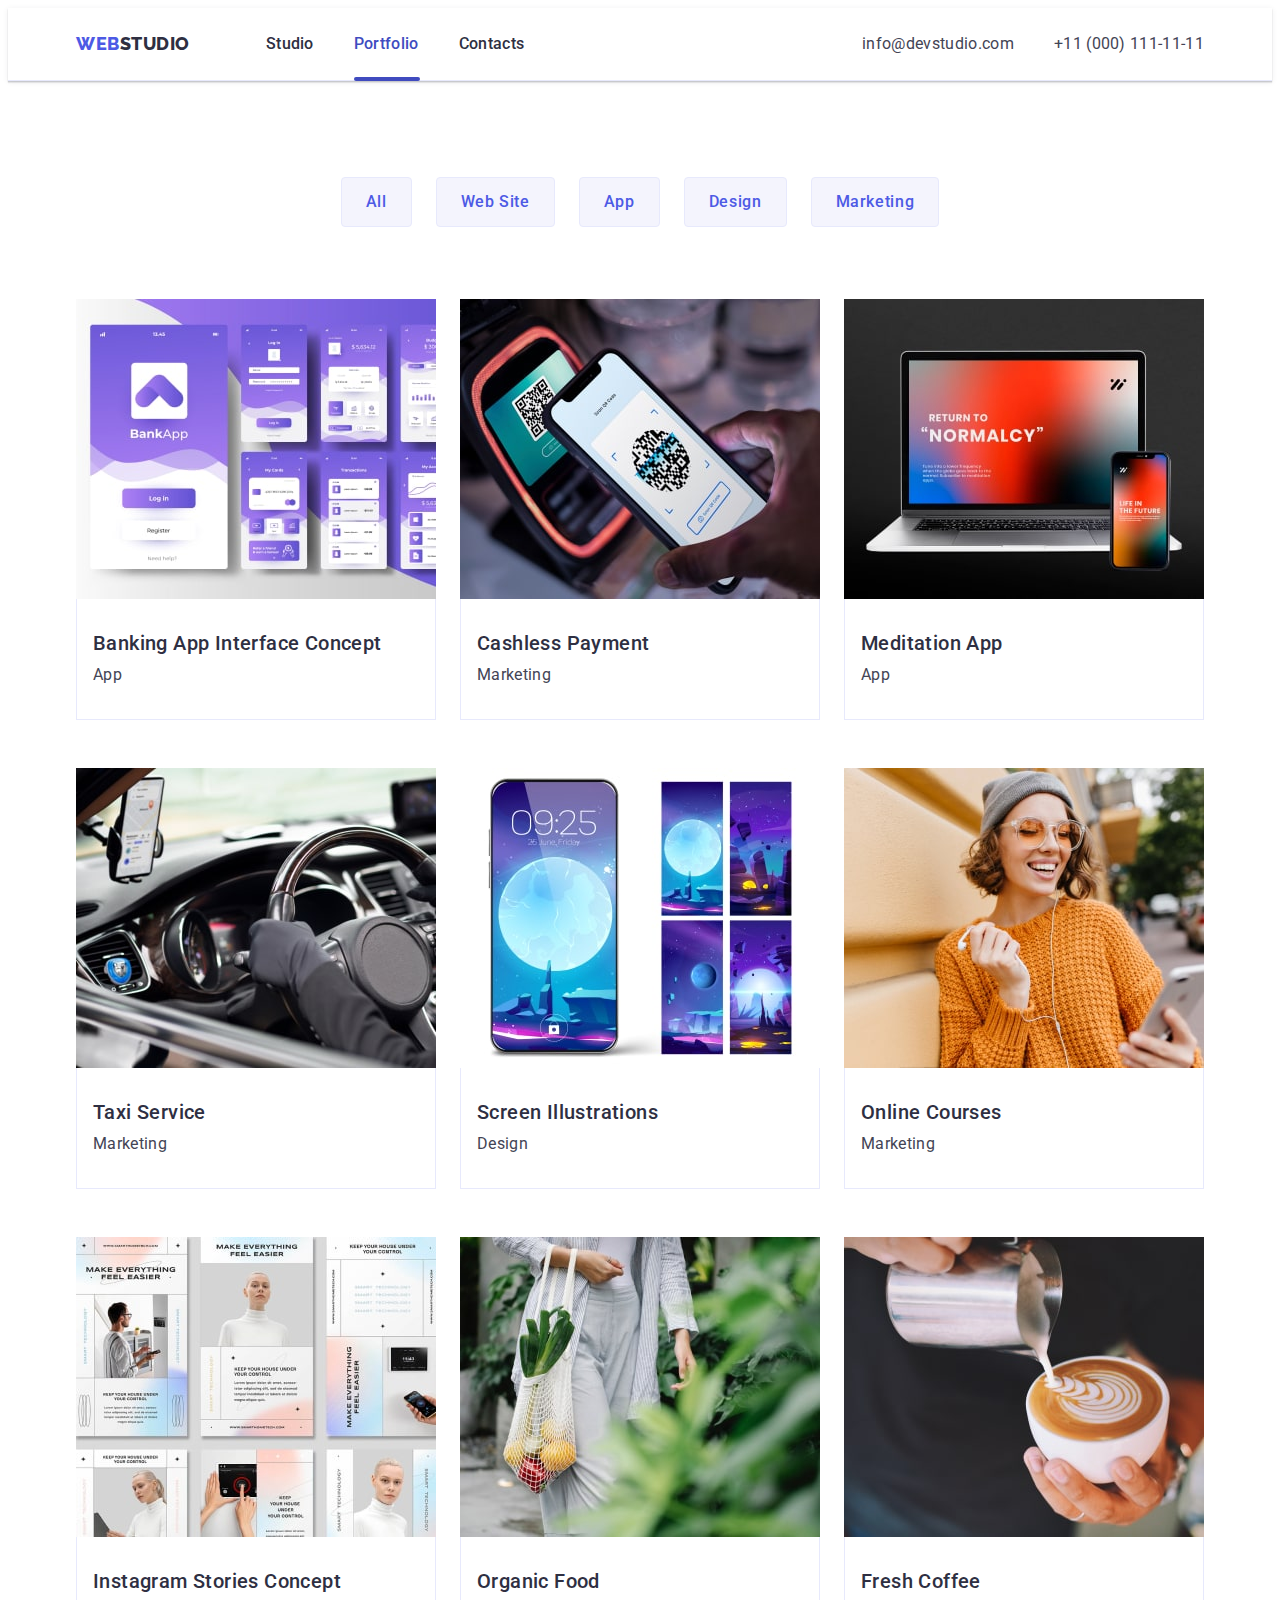
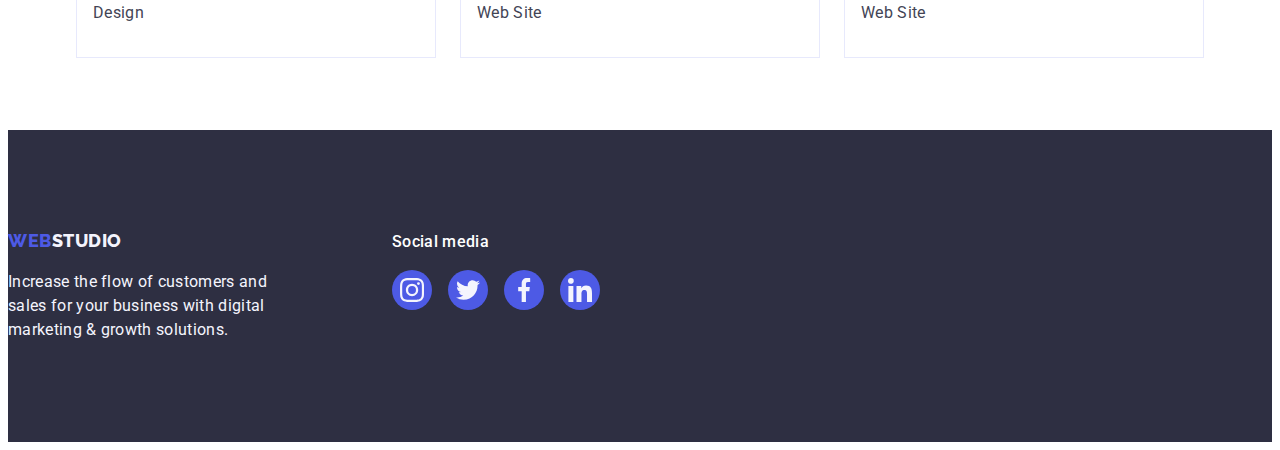
==== commit b09f76a0: "footer+cards" ====
--- a/portfolio.html
+++ b/portfolio.html
@@ -91,13 +91,12 @@
                     alt="BankApp Interface"
                     width="360"
                   />
-                  <!-- <div class="img-list-cover"> -->
-                  <p class="img-list-cover-text">
-                    14 Stylish and User-Friendly App Design Concepts · Task
-                    Manager App · Calorie Tracker App · Exotic Fruit Ecommerce
-                    App · Cloud Storage App
-                  </p>
-                  <!-- </div> -->
+
+                  <p class="img-list-cover-text">
+                    14 Stylish and User-Friendly App Design Concepts · Task
+                    Manager App · Calorie Tracker App · Exotic Fruit Ecommerce
+                    App · Cloud Storage App
+                  </p>
                 </div>
                 <div class="img-text-wrap">
                   <h2 class="img-title">Banking App Interface Concept</h2>
@@ -113,13 +112,12 @@
                     alt="Scanning QR-code with a smartphone"
                     width="360"
                   />
-                  <!-- <div class="img-list-cover"> -->
-                  <p class="img-list-cover-text">
-                    14 Stylish and User-Friendly App Design Concepts · Task
-                    Manager App · Calorie Tracker App · Exotic Fruit Ecommerce
-                    App · Cloud Storage App
-                  </p>
-                  <!-- </div> -->
+
+                  <p class="img-list-cover-text">
+                    14 Stylish and User-Friendly App Design Concepts · Task
+                    Manager App · Calorie Tracker App · Exotic Fruit Ecommerce
+                    App · Cloud Storage App
+                  </p>
                 </div>
                 <div class="img-text-wrap">
                   <h2 class="img-title">Cashless Payment</h2>
@@ -129,19 +127,17 @@
             </li>
             <li class="filter-list-item">
               <a href="" class="link img-list-link">
-                <!-- <div class="img-cover-wrap"> -->
-                <img
-                  src="./images/image3.jpg"
-                  alt="Laptop and smartphone"
-                  width="360"
-                />
-                <div class="img-list-cover">
-                  <p class="img-list-cover-text">
-                    14 Stylish and User-Friendly App Design Concepts · Task
-                    Manager App · Calorie Tracker App · Exotic Fruit Ecommerce
-                    App · Cloud Storage App
-                  </p>
-                  <!-- </div> -->
+                <div class="img-cover-wrap">
+                  <img
+                    src="./images/image3.jpg"
+                    alt="Laptop and smartphone"
+                    width="360"
+                  />
+                  <p class="img-list-cover-text">
+                    14 Stylish and User-Friendly App Design Concepts · Task
+                    Manager App · Calorie Tracker App · Exotic Fruit Ecommerce
+                    App · Cloud Storage App
+                  </p>
                 </div>
                 <div class="img-text-wrap">
                   <h2 class="img-title">Meditation App</h2>
@@ -157,13 +153,12 @@
                     alt="Smartphone holder in the car"
                     width="360"
                   />
-                  <div class="img-list-cover">
-                    <p class="img-list-cover-text">
-                      14 Stylish and User-Friendly App Design Concepts · Task
-                      Manager App · Calorie Tracker App · Exotic Fruit Ecommerce
-                      App · Cloud Storage App
-                    </p>
-                  </div>
+
+                  <p class="img-list-cover-text">
+                    14 Stylish and User-Friendly App Design Concepts · Task
+                    Manager App · Calorie Tracker App · Exotic Fruit Ecommerce
+                    App · Cloud Storage App
+                  </p>
                 </div>
                 <div class="img-text-wrap">
                   <h2 class="img-title">Taxi Service</h2>
@@ -179,13 +174,12 @@
                     alt="Smartphone screen"
                     width="360"
                   />
-                  <div class="img-list-cover">
-                    <p class="img-list-cover-text">
-                      14 Stylish and User-Friendly App Design Concepts · Task
-                      Manager App · Calorie Tracker App · Exotic Fruit Ecommerce
-                      App · Cloud Storage App
-                    </p>
-                  </div>
+
+                  <p class="img-list-cover-text">
+                    14 Stylish and User-Friendly App Design Concepts · Task
+                    Manager App · Calorie Tracker App · Exotic Fruit Ecommerce
+                    App · Cloud Storage App
+                  </p>
                 </div>
                 <div class="img-text-wrap">
                   <h2 class="img-title">Screen Illustrations</h2>
@@ -201,13 +195,12 @@
                     alt="Woman in orange sweater with a phone"
                     width="360"
                   />
-                  <div class="img-list-cover">
-                    <p class="img-list-cover-text">
-                      14 Stylish and User-Friendly App Design Concepts · Task
-                      Manager App · Calorie Tracker App · Exotic Fruit Ecommerce
-                      App · Cloud Storage App
-                    </p>
-                  </div>
+
+                  <p class="img-list-cover-text">
+                    14 Stylish and User-Friendly App Design Concepts · Task
+                    Manager App · Calorie Tracker App · Exotic Fruit Ecommerce
+                    App · Cloud Storage App
+                  </p>
                 </div>
                 <div class="img-text-wrap">
                   <h2 class="img-title">Online Courses</h2>
@@ -223,13 +216,12 @@
                     alt="Instagram stories concept"
                     width="360"
                   />
-                  <div class="img-list-cover">
-                    <p class="img-list-cover-text">
-                      14 Stylish and User-Friendly App Design Concepts · Task
-                      Manager App · Calorie Tracker App · Exotic Fruit Ecommerce
-                      App · Cloud Storage App
-                    </p>
-                  </div>
+
+                  <p class="img-list-cover-text">
+                    14 Stylish and User-Friendly App Design Concepts · Task
+                    Manager App · Calorie Tracker App · Exotic Fruit Ecommerce
+                    App · Cloud Storage App
+                  </p>
                 </div>
                 <div class="img-text-wrap">
                   <h2 class="img-title">Instagram Stories Concept</h2>
@@ -245,13 +237,12 @@
                     alt="Person with fruits in the bag "
                     width="360"
                   />
-                  <div class="img-list-cover">
-                    <p class="img-list-cover-text">
-                      14 Stylish and User-Friendly App Design Concepts · Task
-                      Manager App · Calorie Tracker App · Exotic Fruit Ecommerce
-                      App · Cloud Storage App
-                    </p>
-                  </div>
+
+                  <p class="img-list-cover-text">
+                    14 Stylish and User-Friendly App Design Concepts · Task
+                    Manager App · Calorie Tracker App · Exotic Fruit Ecommerce
+                    App · Cloud Storage App
+                  </p>
                 </div>
                 <div class="img-text-wrap">
                   <h2 class="img-title">Organic Food</h2>
@@ -267,13 +258,12 @@
                     alt="A cup of coffe"
                     width="360"
                   />
-                  <div class="img-list-cover">
-                    <p class="img-list-cover-text">
-                      14 Stylish and User-Friendly App Design Concepts · Task
-                      Manager App · Calorie Tracker App · Exotic Fruit Ecommerce
-                      App · Cloud Storage App
-                    </p>
-                  </div>
+
+                  <p class="img-list-cover-text">
+                    14 Stylish and User-Friendly App Design Concepts · Task
+                    Manager App · Calorie Tracker App · Exotic Fruit Ecommerce
+                    App · Cloud Storage App
+                  </p>
                 </div>
                 <div class="img-text-wrap">
                   <h2 class="img-title">Fresh Coffee</h2>
@@ -288,37 +278,50 @@
 
     <footer class="footer">
       <div class="footer-wrap">
-        <a href="./index.html" class="logo-web link"
-          >Web<span class="logo-studio-footer">Studio</span></a
-        >
-        <p class="footer-text">
-          Increase the flow of customers and sales for your business with
-          digital marketing & growth solutions.
-        </p>
-      </div>
-      <div class="footer-socials-wrap">
-        <h3 class="footer-socials-title">Social media</h3>
-        <div class="footer-icons-wrap">
-          <div class="footer-icon-bg">
-            <svg class="footer-socials-icon" width="24" height="24">
-              <use href="./images/icons.svg#icon-instagram"></use>
-            </svg>
-          </div>
-          <div class="footer-icon-bg">
-            <svg class="footer-socials-icon" width="24" height="24">
-              <use href="./images/icons.svg#icon-twitter"></use>
-            </svg>
-          </div>
-          <div class="footer-icon-bg">
-            <svg class="footer-socials-icon" width="24" height="24">
-              <use href="./images/icons.svg#icon-facebook"></use>
-            </svg>
-          </div>
-          <div class="footer-icon-bg">
-            <svg class="footer-socials-icon" width="24" height="24">
-              <use href="./images/icons.svg#icon-linkedin"></use>
-            </svg>
-          </div>
+        <div class="footer-cover-text">
+          <a href="./index.html" class="logo-web link"
+            >Web<span class="logo-studio-footer">Studio</span></a
+          >
+          <p class="footer-text">
+            Increase the flow of customers and sales for your business with
+            digital marketing & growth solutions.
+          </p>
+        </div>
+        <div class="footer-socials-wrap">
+          <p class="footer-socials-title">Social media</p>
+          <ul class="footer-socials-list">
+            <li class="footer-socials-item">
+              <a href="" class="footer-socials-link">
+                <svg class="footer-socials-icon" width="24" height="24">
+                  <use href="./images/icons.svg#icon-instagram"></use>
+                </svg>
+              </a>
+            </li>
+
+            <li class="footer-socials-item">
+              <a href="" class="footer-socials-link">
+                <svg class="footer-socials-icon" width="24" height="24">
+                  <use href="./images/icons.svg#icon-twitter"></use>
+                </svg>
+              </a>
+            </li>
+
+            <li class="footer-socials-item">
+              <a href="" class="footer-socials-link">
+                <svg class="footer-socials-icon" width="24" height="24">
+                  <use href="./images/icons.svg#icon-facebook"></use>
+                </svg>
+              </a>
+            </li>
+
+            <li class="footer-socials-item">
+              <a href="" class="footer-socials-link">
+                <svg class="footer-socials-icon" width="24" height="24">
+                  <use href="./images/icons.svg#icon-linkedin"></use>
+                </svg>
+              </a>
+            </li>
+          </ul>
         </div>
       </div>
     </footer>
--- a/css/styles.css
+++ b/css/styles.css
@@ -555,12 +555,12 @@
   margin-bottom: 72px;
 }
 
-.filter-btn-item {
+/* .filter-btn-item {
   transition: color 250ms cubic-bezier(0.4, 0, 0.2, 1),
     background-color 250ms cubic-bezier(0.4, 0, 0.2, 1),
     border-color 250ms cubic-bezier(0.4, 0, 0.2, 1),
     box-shadow 250ms cubic-bezier(0.4, 0, 0.2, 1);
-}
+} */
 
 .filter-btn {
   font-family: "Roboto", sans-serif;
@@ -575,9 +575,10 @@
   border-radius: 4px;
   border: 1px solid #e7e9fc;
   padding: 12px 24px;
-  transition-property: color, background-color, border-color;
-  transition-duration: 250ms;
-  transition-timing-function: cubic-bezier(0.4, 0, 0.2, 1);
+  transition: color 250ms cubic-bezier(0.4, 0, 0.2, 1),
+    background-color 250ms cubic-bezier(0.4, 0, 0.2, 1),
+    border-color 250ms cubic-bezier(0.4, 0, 0.2, 1),
+    box-shadow 250ms cubic-bezier(0.4, 0, 0.2, 1);
 }
 
 .filter-btn:hover,
@@ -605,9 +606,9 @@
   transition: box-shadow 250ms cubic-bezier(0.4, 0, 0.2, 1);
 }
 
-.img-list-link:hover .img-list-cover,
-.img-list-link:focus .img-list-cover {
-  transform: translateY(0);
+.img-list-link:hover .img-list-cover-text,
+.img-list-link:focus .img-list-cover-text {
+  transform: translateY(0%);
   box-shadow: 0px 1px 6px rgba(46, 47, 66, 0.08),
     0px 1px 1px rgba(46, 47, 66, 0.16), 0px 2px 1px rgba(46, 47, 66, 0.08);
 }
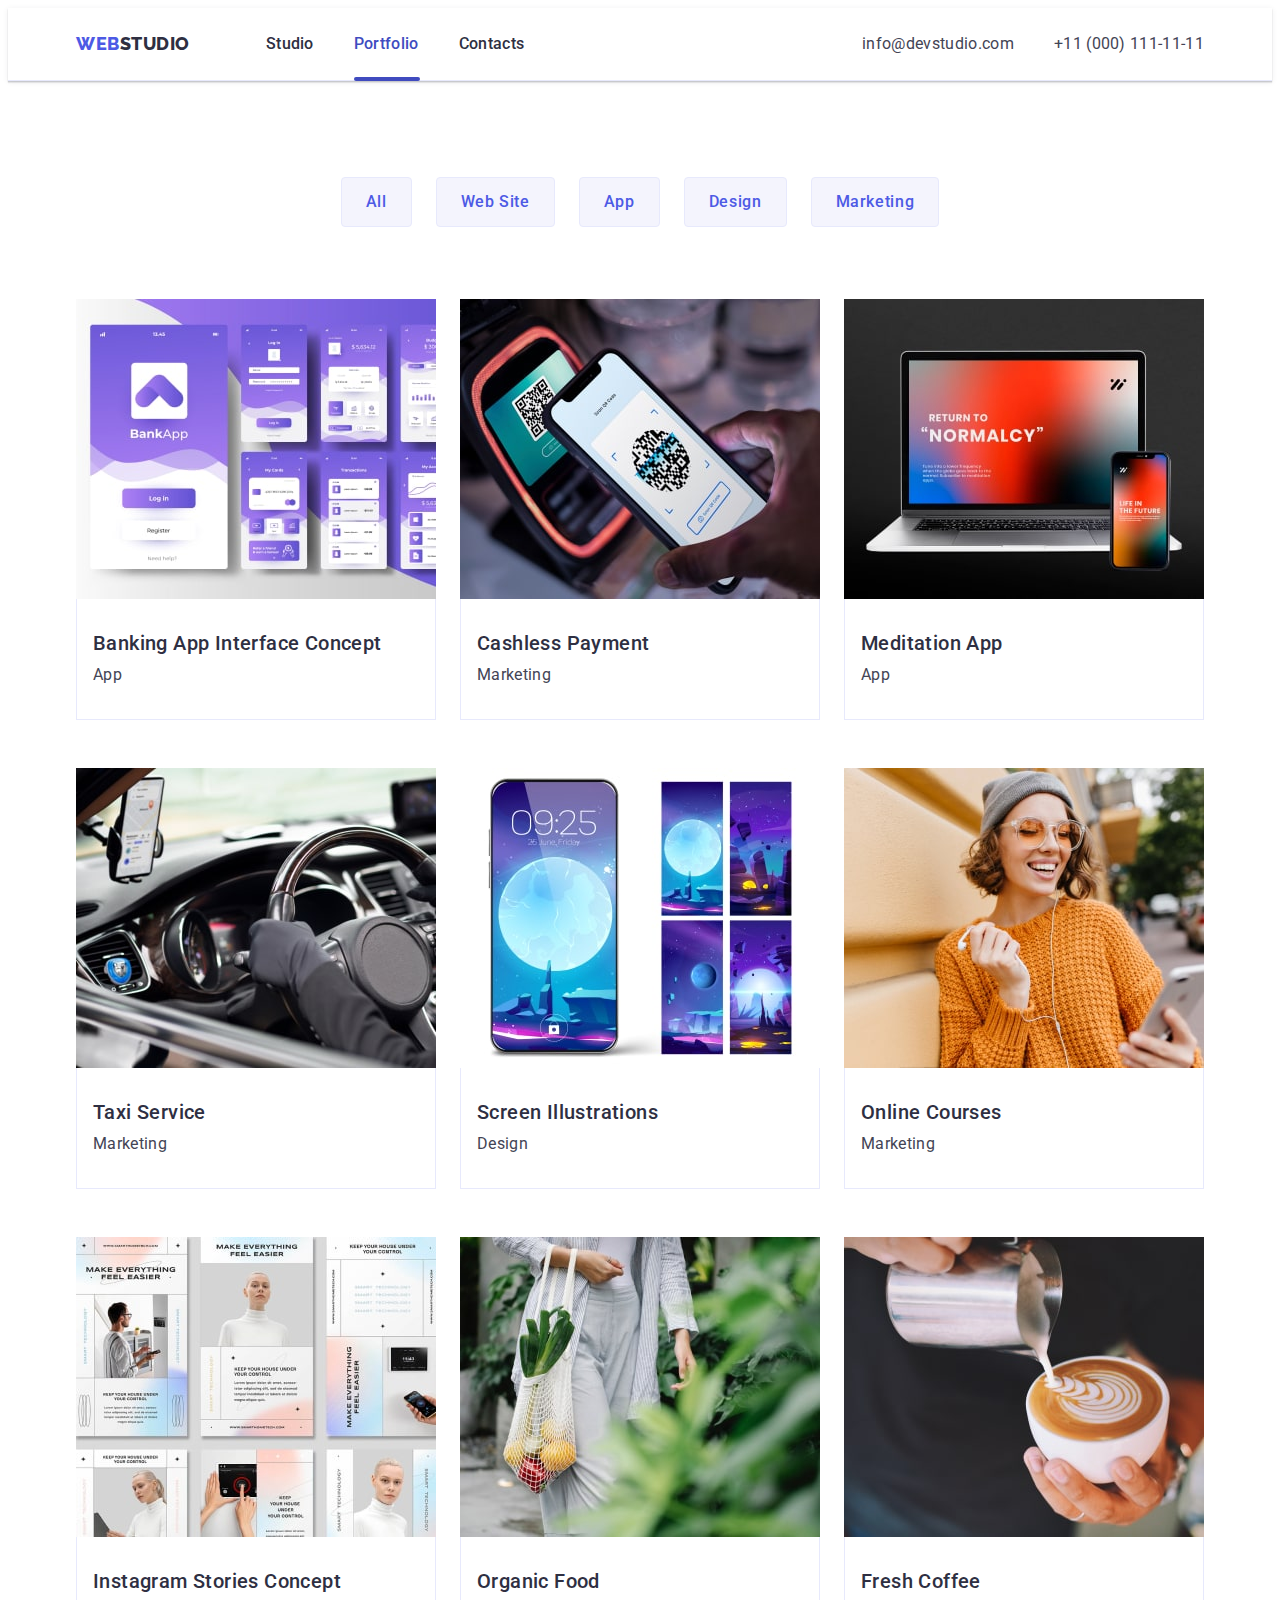
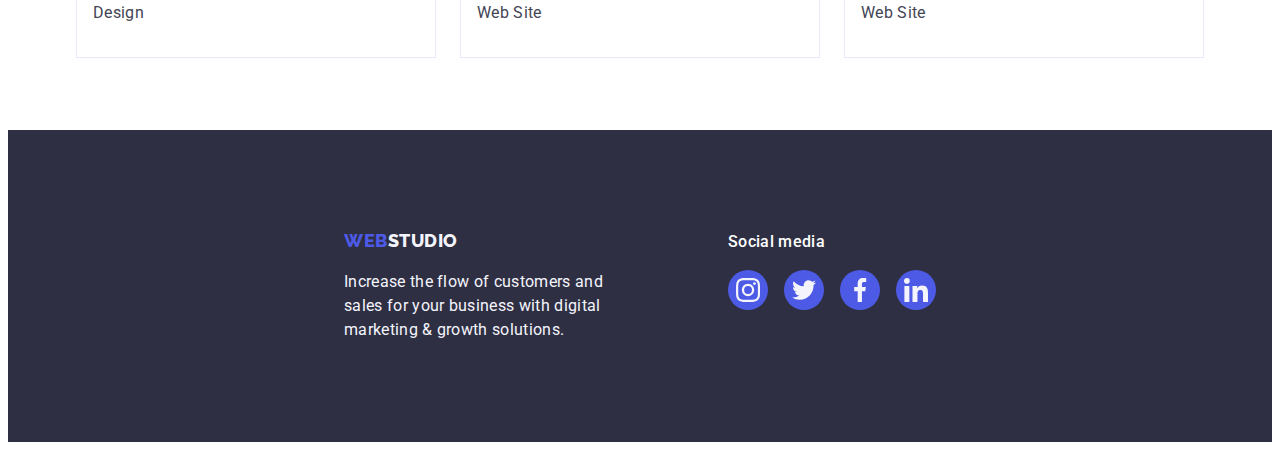
==== commit 2ef4b45f: "done" ====
--- a/portfolio.html
+++ b/portfolio.html
@@ -277,7 +277,7 @@
     </main>
 
     <footer class="footer">
-      <div class="footer-wrap">
+      <div class="container footer-wrap">
         <div class="footer-cover-text">
           <a href="./index.html" class="logo-web link"
             >Web<span class="logo-studio-footer">Studio</span></a
--- a/css/styles.css
+++ b/css/styles.css
@@ -212,7 +212,7 @@
   background-position: center;
   background-size: cover;
   padding: 188px 0;
-  max-width: 1440px;
+  /* max-width: 1440px; */
 }
 
 .main-section-title {
@@ -432,7 +432,7 @@
 }
 
 .custom-list-item {
-  width: calc((100%-120px) / 6);
+  width: calc((100% - 120px) / 6);
   height: 88px;
 }
 
@@ -555,13 +555,6 @@
   margin-bottom: 72px;
 }
 
-/* .filter-btn-item {
-  transition: color 250ms cubic-bezier(0.4, 0, 0.2, 1),
-    background-color 250ms cubic-bezier(0.4, 0, 0.2, 1),
-    border-color 250ms cubic-bezier(0.4, 0, 0.2, 1),
-    box-shadow 250ms cubic-bezier(0.4, 0, 0.2, 1);
-} */
-
 .filter-btn {
   font-family: "Roboto", sans-serif;
   color: #4d5ae5;
@@ -606,29 +599,21 @@
   transition: box-shadow 250ms cubic-bezier(0.4, 0, 0.2, 1);
 }
 
+.img-list-link:hover,
+.img-list-link:focus {
+  box-shadow: 0px 1px 6px rgba(46, 47, 66, 0.08),
+    0px 1px 1px rgba(46, 47, 66, 0.16), 0px 2px 1px rgba(46, 47, 66, 0.08);
+}
+
 .img-list-link:hover .img-list-cover-text,
 .img-list-link:focus .img-list-cover-text {
   transform: translateY(0%);
-  box-shadow: 0px 1px 6px rgba(46, 47, 66, 0.08),
-    0px 1px 1px rgba(46, 47, 66, 0.16), 0px 2px 1px rgba(46, 47, 66, 0.08);
 }
 
 .img-cover-wrap {
   position: relative;
   overflow: hidden;
 }
-
-/* .img-list-cover {
-  position: absolute;
-  top: 0;
-  background: #4d5ae5;
-  height: 100%;
-  padding-left: 32px;
-  padding-right: 32px;
-  padding-top: 40px;
-  transform: translateY(100%);
-  transition: transform 250ms cubic-bezier(0.4, 0, 0.2, 1);
-} */
 
 .img-list-cover-text {
   position: absolute;
